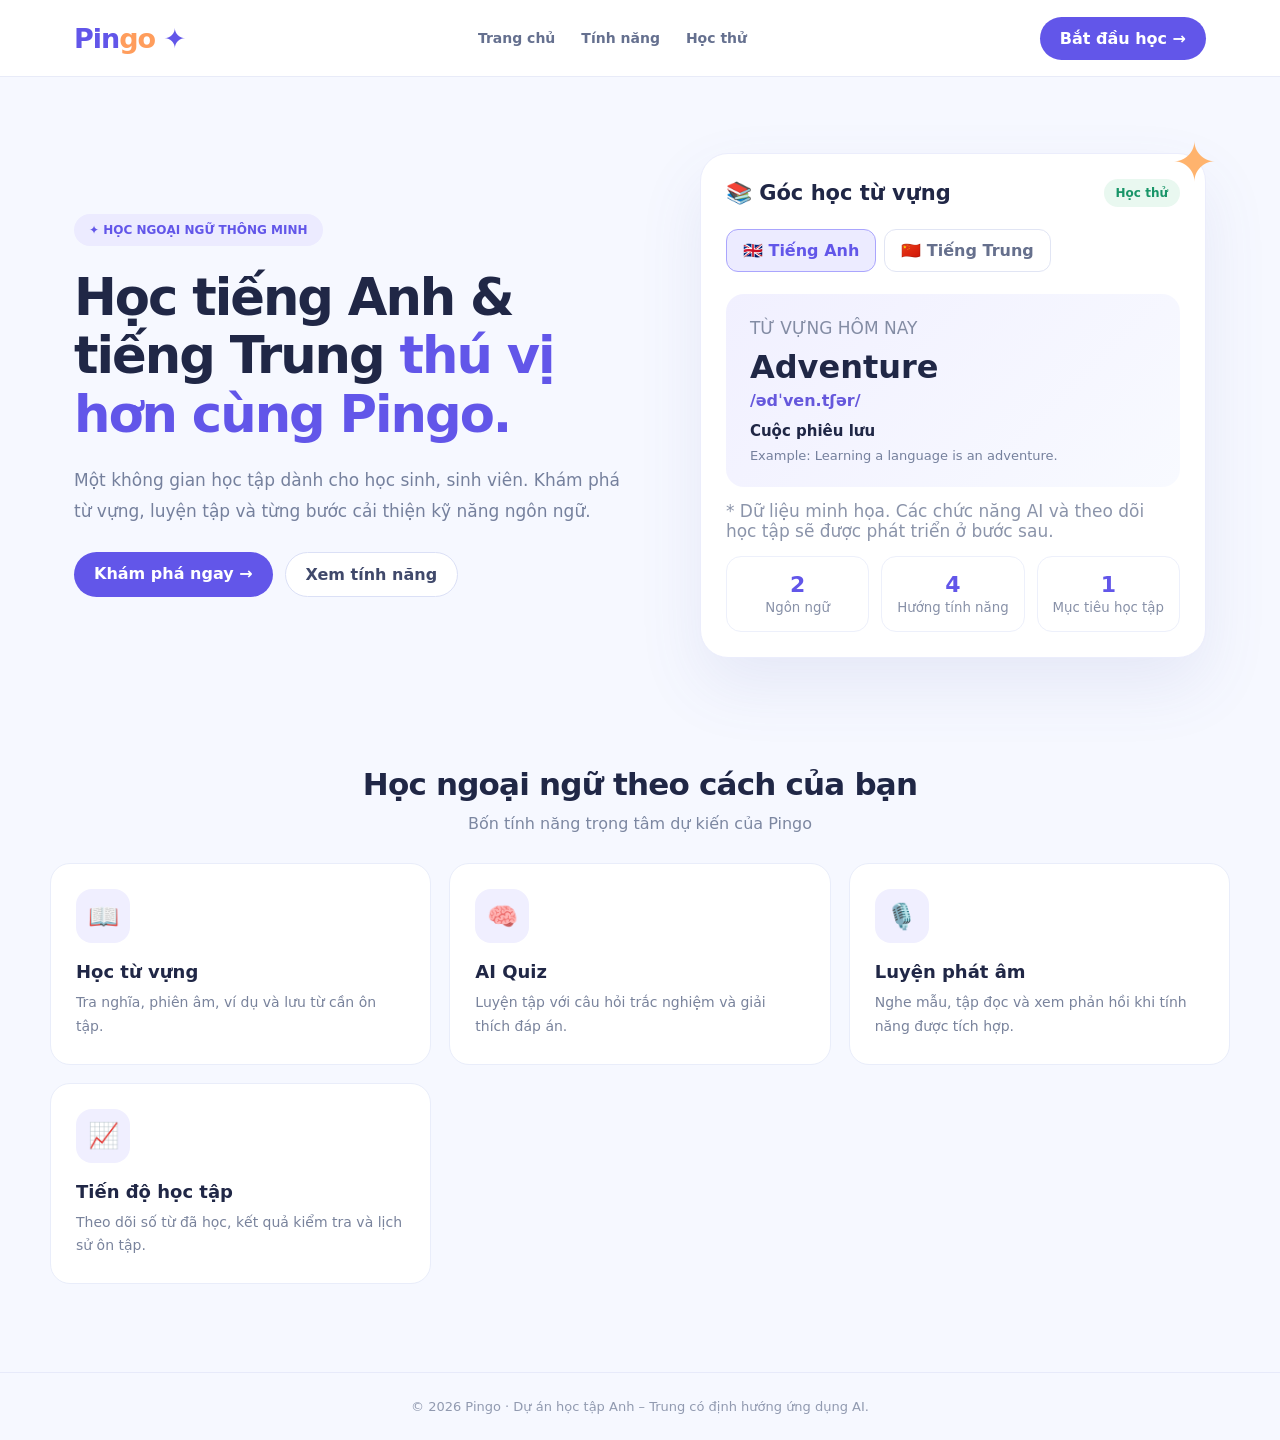
==== index.html @ 33cb099a "Rename pingo-index.html to index.html" ====
<!doctype html>
<html lang="vi">
<head>
  <meta charset="utf-8">
  <meta name="viewport" content="width=device-width, initial-scale=1">
  <meta name="theme-color" content="#f6f8ff">
  <title>Pingo | Học tiếng Anh & tiếng Trung</title>
  <style>
    :root{font-family:Inter,system-ui,-apple-system,'Segoe UI',sans-serif;color:#202746;background:#f6f8ff}
    *{box-sizing:border-box}body{margin:0}button{font:inherit;cursor:pointer}a{text-decoration:none;color:inherit}
    .shell{max-width:1180px;padding:0 24px;margin:auto}.topbar{background:#fff;border-bottom:1px solid #e8ebf8}
    nav{height:76px;display:flex;justify-content:space-between;align-items:center;gap:20px}
    .brand{font-size:27px;font-weight:850;color:#6256e9;letter-spacing:-1px}.brand span{color:#ff9d5c}
    .links{display:flex;gap:26px;font-weight:600;color:#65708f;font-size:14px}.links a:hover{color:#6256e9}
    .pill{border:0;border-radius:999px;background:#6256e9;color:#fff;padding:12px 20px;font-weight:700}
    .hero{display:grid;grid-template-columns:1.13fr 1fr;gap:54px;align-items:center;padding-top:76px;padding-bottom:73px}
    .eyebrow{display:inline-block;color:#6256e9;background:#ecebff;border-radius:50px;padding:9px 15px;font-weight:800;font-size:12px}
    h1{font-size:clamp(35px,4vw,56px);line-height:1.14;letter-spacing:-2px;margin:22px 0}h1 em{font-style:normal;color:#6256e9}
    .muted{color:#75809d;line-height:1.8}p{margin-top:0}.hero p{font-size:17px;max-width:560px}
    .actions{display:flex;flex-wrap:wrap;gap:12px;margin-top:26px}.secondary{border:1px solid #dbe0f6;background:white;border-radius:999px;padding:12px 20px;font-weight:700;color:#40496b}
    .preview{background:#fff;border:1px solid #ebedfc;border-radius:28px;padding:25px;box-shadow:0 28px 65px #5b63b51a;position:relative}
    .preview::after{content:'✦';position:absolute;right:-12px;top:-23px;color:#ffb36d;font-size:54px}.preview-head{display:flex;align-items:center;justify-content:space-between;gap:12px}
    .preview h2{margin:0;font-size:21px}.tag{background:#e9f8f0;color:#189568;border-radius:50px;padding:7px 12px;font-size:12px;font-weight:800}
    .language-choice{display:flex;gap:8px;margin:22px 0}.lang{border:1px solid #e1e5f4;border-radius:12px;padding:11px 16px;background:#fff;font-weight:750;color:#66708d}.lang[aria-pressed="true"]{background:#ecebff;color:#6256e9;border-color:#aaa5fd}
    .word{border-radius:18px;background:linear-gradient(135deg,#f1f0ff,#f8faff);padding:24px}.word-label{font-size:12px;color:#838ca4;margin:0 0 10px}.word h3{font-size:32px;margin:0 0 5px}.word .reading{color:#6658dc;font-weight:700;margin-bottom:12px}.word .meaning{font-size:15px;font-weight:750;margin-bottom:8px}.word .example{color:#75809d;font-size:13px;margin:0}
    .demo-note{font-size:12px;color:#8b94aa;margin:14px 0 0}.stats{display:grid;grid-template-columns:repeat(3,1fr);gap:12px;margin-top:15px}.stat{background:#fff;border:1px solid #edf0fb;border-radius:15px;padding:15px 10px;text-align:center}.stat b{display:block;color:#6256e9;font-size:22px}.stat small{color:#8891a8}
    section.features{padding:35px 0 88px}section h2.center{text-align:center;font-size:31px;letter-spacing:-.8px;margin:0 0 12px}.centerline{text-align:center;color:#7c87a1;margin:0 0 30px}
    .cards{display:grid;grid-template-columns:repeat(3,1fr);gap:18px}.card{padding:25px;background:#fff;border:1px solid #e9edfa;border-radius:20px}.emoji{width:54px;height:54px;display:grid;place-items:center;background:#f0efff;border-radius:16px;font-size:25px;margin-bottom:18px}.card h3{font-size:18px;margin:0 0 9px}.card p{color:#79839c;font-size:14px;line-height:1.7;margin:0}
    footer{padding:26px;text-align:center;border-top:1px solid #e7eafa;color:#919ab0;font-size:13px}
    @media(max-width:850px){.hero{grid-template-columns:1fr;gap:30px;padding-top:45px}.links{display:none}.cards{grid-template-columns:repeat(2,1fr)}}
    @media(max-width:540px){.shell{padding:0 16px}.cards{grid-template-columns:1fr}.preview{padding:18px}.hero{padding-bottom:36px}h1{letter-spacing:-1px}.stats{gap:6px}.stat{padding:12px 6px}}
  </style>
</head>
<body>
  <header class="topbar"><nav class="shell" aria-label="Điều hướng chính"><a href="#home" class="brand">Pin<span>go</span> ✦</a><div class="links"><a href="#home">Trang chủ</a><a href="#features">Tính năng</a><a href="#demo">Học thử</a></div><a class="pill" href="#demo">Bắt đầu học →</a></nav></header>
  <main>
    <div class="shell hero" id="home">
      <div><span class="eyebrow">✦ HỌC NGOẠI NGỮ THÔNG MINH</span><h1>Học tiếng Anh & tiếng Trung <em>thú vị hơn cùng Pingo.</em></h1><p class="muted">Một không gian học tập dành cho học sinh, sinh viên. Khám phá từ vựng, luyện tập và từng bước cải thiện kỹ năng ngôn ngữ.</p><div class="actions"><a class="pill" href="#demo">Khám phá ngay →</a><a class="secondary" href="#features">Xem tính năng</a></div></div>
      <div class="preview" id="demo"><div class="preview-head"><h2>📚 Góc học từ vựng</h2><span class="tag">Học thử</span></div><div class="language-choice" role="group" aria-label="Chọn ngôn ngữ"><button class="lang" id="en" aria-pressed="true">🇬🇧 Tiếng Anh</button><button class="lang" id="zh" aria-pressed="false">🇨🇳 Tiếng Trung</button></div><div class="word" aria-live="polite"><p class="word-label">TỪ VỰNG HÔM NAY</p><h3 id="term">Adventure</h3><div class="reading" id="reading">/ədˈven.tʃər/</div><div class="meaning" id="meaning">Cuộc phiêu lưu</div><p class="example" id="example">Example: Learning a language is an adventure.</p></div><p class="demo-note">* Dữ liệu minh họa. Các chức năng AI và theo dõi học tập sẽ được phát triển ở bước sau.</p><div class="stats"><div class="stat"><b>2</b><small>Ngôn ngữ</small></div><div class="stat"><b>4</b><small>Hướng tính năng</small></div><div class="stat"><b>1</b><small>Mục tiêu học tập</small></div></div></div>
    </div>
    <section class="features shell" id="features"><h2 class="center">Học ngoại ngữ theo cách của bạn</h2><p class="centerline">Bốn tính năng trọng tâm dự kiến của Pingo</p><div class="cards"><article class="card"><div class="emoji">📖</div><h3>Học từ vựng</h3><p>Tra nghĩa, phiên âm, ví dụ và lưu từ cần ôn tập.</p></article><article class="card"><div class="emoji">🧠</div><h3>AI Quiz</h3><p>Luyện tập với câu hỏi trắc nghiệm và giải thích đáp án.</p></article><article class="card"><div class="emoji">🎙️</div><h3>Luyện phát âm</h3><p>Nghe mẫu, tập đọc và xem phản hồi khi tính năng được tích hợp.</p></article><article class="card"><div class="emoji">📈</div><h3>Tiến độ học tập</h3><p>Theo dõi số từ đã học, kết quả kiểm tra và lịch sử ôn tập.</p></article></div></section>
  </main><footer>© 2026 Pingo · Dự án học tập Anh – Trung có định hướng ứng dụng AI.</footer>
  <script>
    const samples={en:{term:'Adventure',reading:'/ədˈven.tʃər/',meaning:'Cuộc phiêu lưu',example:'Example: Learning a language is an adventure.'},zh:{term:'学习',reading:'xuéxí',meaning:'Học tập',example:'Ví dụ: 我喜欢学习中文。 (Tôi thích học tiếng Trung.)'}};
    function showLanguage(language){const d=samples[language];for(const field of ['term','reading','meaning','example'])document.getElementById(field).textContent=d[field];for(const code of ['en','zh'])document.getElementById(code).setAttribute('aria-pressed',String(code===language));}
    document.getElementById('en').addEventListener('click',()=>showLanguage('en'));
    document.getElementById('zh').addEventListener('click',()=>showLanguage('zh'));
  </script>
</body>
</html>
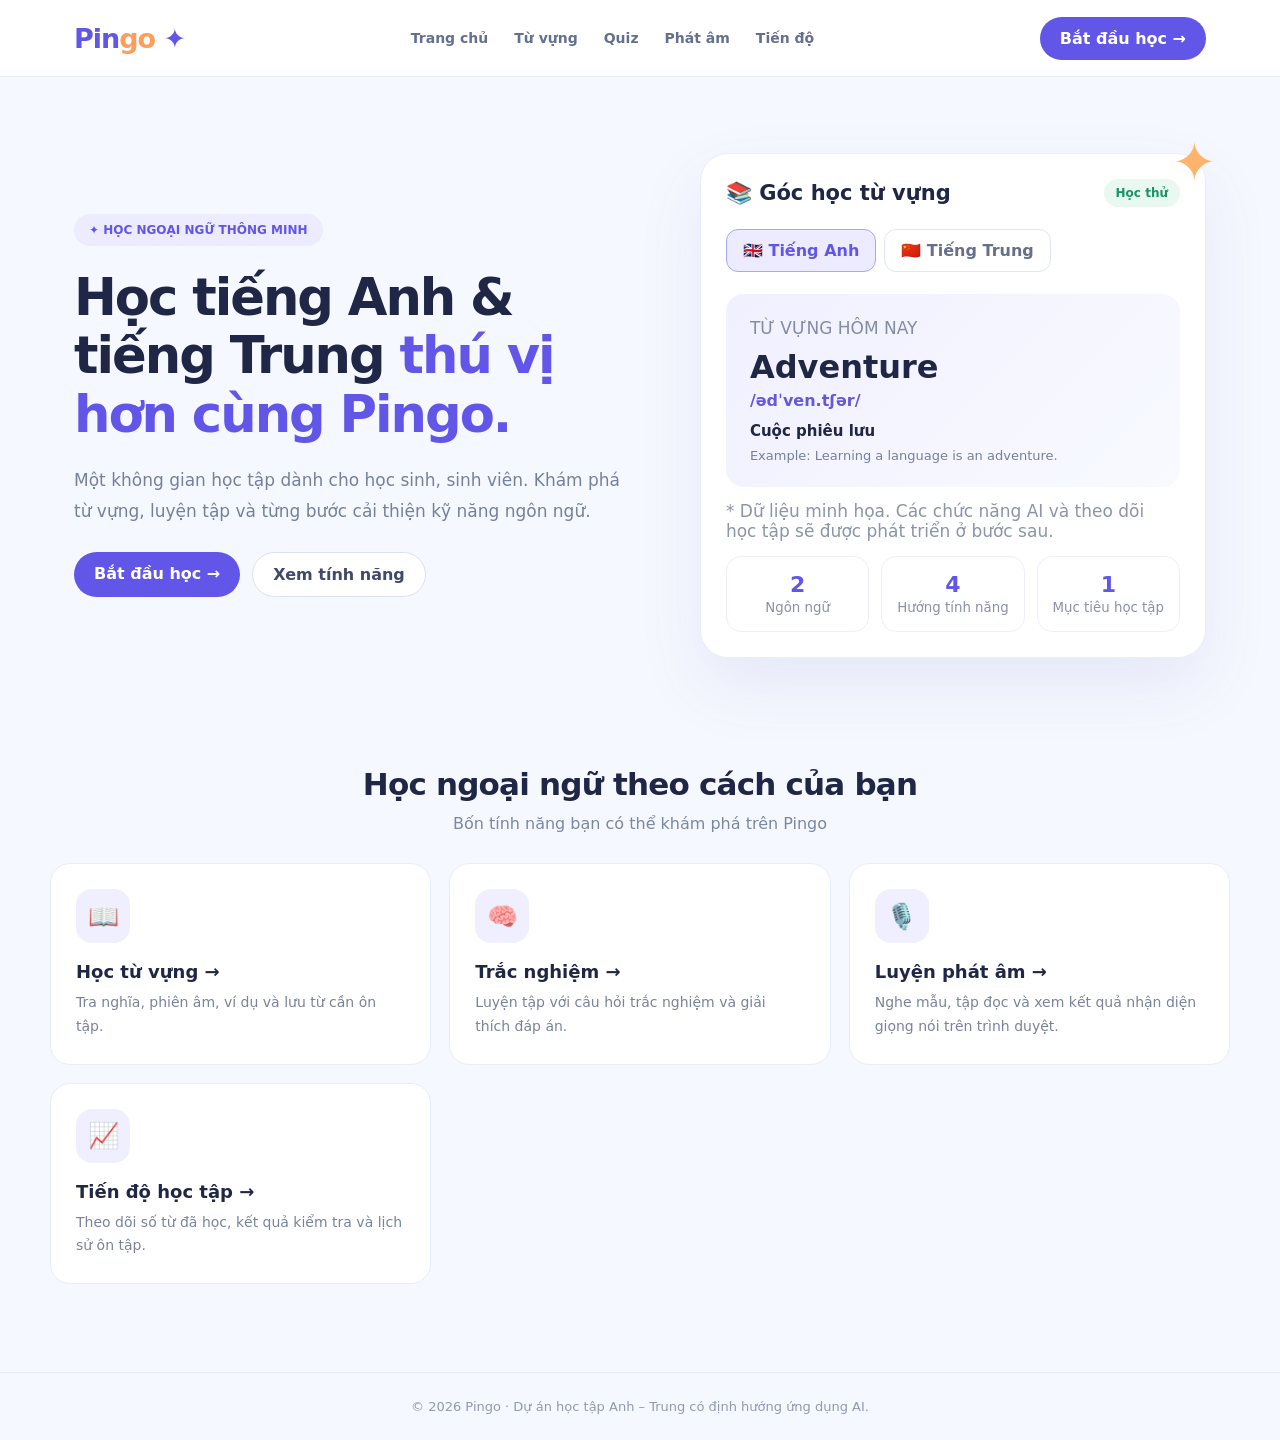
==== commit ddf766d5: "Update index.html" ====
--- a/index.html
+++ b/index.html
@@ -29,16 +29,17 @@
     footer{padding:26px;text-align:center;border-top:1px solid #e7eafa;color:#919ab0;font-size:13px}
     @media(max-width:850px){.hero{grid-template-columns:1fr;gap:30px;padding-top:45px}.links{display:none}.cards{grid-template-columns:repeat(2,1fr)}}
     @media(max-width:540px){.shell{padding:0 16px}.cards{grid-template-columns:1fr}.preview{padding:18px}.hero{padding-bottom:36px}h1{letter-spacing:-1px}.stats{gap:6px}.stat{padding:12px 6px}}
+  @media(max-width:700px){nav.shell{height:auto;min-height:76px;padding-top:16px;padding-bottom:16px;flex-wrap:wrap}.links{width:100%;justify-content:center;flex-wrap:wrap;gap:12px}.topbar .pill{display:none}}
   </style>
 </head>
 <body>
-  <header class="topbar"><nav class="shell" aria-label="Điều hướng chính"><a href="#home" class="brand">Pin<span>go</span> ✦</a><div class="links"><a href="#home">Trang chủ</a><a href="#features">Tính năng</a><a href="#demo">Học thử</a></div><a class="pill" href="#demo">Bắt đầu học →</a></nav></header>
+  <header class="topbar"><nav class="shell" aria-label="Điều hướng chính"><a href="#home" class="brand">Pin<span>go</span> ✦</a><div class="links"><a href="index.html">Trang chủ</a><a href="vocabulary.html">Từ vựng</a><a href="quiz.html">Quiz</a><a href="pronunciation.html">Phát âm</a><a href="progress.html">Tiến độ</a></div><a class="pill" href="vocabulary.html">Bắt đầu học →</a></nav></header>
   <main>
     <div class="shell hero" id="home">
-      <div><span class="eyebrow">✦ HỌC NGOẠI NGỮ THÔNG MINH</span><h1>Học tiếng Anh & tiếng Trung <em>thú vị hơn cùng Pingo.</em></h1><p class="muted">Một không gian học tập dành cho học sinh, sinh viên. Khám phá từ vựng, luyện tập và từng bước cải thiện kỹ năng ngôn ngữ.</p><div class="actions"><a class="pill" href="#demo">Khám phá ngay →</a><a class="secondary" href="#features">Xem tính năng</a></div></div>
+      <div><span class="eyebrow">✦ HỌC NGOẠI NGỮ THÔNG MINH</span><h1>Học tiếng Anh & tiếng Trung <em>thú vị hơn cùng Pingo.</em></h1><p class="muted">Một không gian học tập dành cho học sinh, sinh viên. Khám phá từ vựng, luyện tập và từng bước cải thiện kỹ năng ngôn ngữ.</p><div class="actions"><a class="pill" href="vocabulary.html">Bắt đầu học →</a><a class="secondary" href="#features">Xem tính năng</a></div></div>
       <div class="preview" id="demo"><div class="preview-head"><h2>📚 Góc học từ vựng</h2><span class="tag">Học thử</span></div><div class="language-choice" role="group" aria-label="Chọn ngôn ngữ"><button class="lang" id="en" aria-pressed="true">🇬🇧 Tiếng Anh</button><button class="lang" id="zh" aria-pressed="false">🇨🇳 Tiếng Trung</button></div><div class="word" aria-live="polite"><p class="word-label">TỪ VỰNG HÔM NAY</p><h3 id="term">Adventure</h3><div class="reading" id="reading">/ədˈven.tʃər/</div><div class="meaning" id="meaning">Cuộc phiêu lưu</div><p class="example" id="example">Example: Learning a language is an adventure.</p></div><p class="demo-note">* Dữ liệu minh họa. Các chức năng AI và theo dõi học tập sẽ được phát triển ở bước sau.</p><div class="stats"><div class="stat"><b>2</b><small>Ngôn ngữ</small></div><div class="stat"><b>4</b><small>Hướng tính năng</small></div><div class="stat"><b>1</b><small>Mục tiêu học tập</small></div></div></div>
     </div>
-    <section class="features shell" id="features"><h2 class="center">Học ngoại ngữ theo cách của bạn</h2><p class="centerline">Bốn tính năng trọng tâm dự kiến của Pingo</p><div class="cards"><article class="card"><div class="emoji">📖</div><h3>Học từ vựng</h3><p>Tra nghĩa, phiên âm, ví dụ và lưu từ cần ôn tập.</p></article><article class="card"><div class="emoji">🧠</div><h3>AI Quiz</h3><p>Luyện tập với câu hỏi trắc nghiệm và giải thích đáp án.</p></article><article class="card"><div class="emoji">🎙️</div><h3>Luyện phát âm</h3><p>Nghe mẫu, tập đọc và xem phản hồi khi tính năng được tích hợp.</p></article><article class="card"><div class="emoji">📈</div><h3>Tiến độ học tập</h3><p>Theo dõi số từ đã học, kết quả kiểm tra và lịch sử ôn tập.</p></article></div></section>
+    <section class="features shell" id="features"><h2 class="center">Học ngoại ngữ theo cách của bạn</h2><p class="centerline">Bốn tính năng bạn có thể khám phá trên Pingo</p><div class="cards"><article class="card"><div class="emoji">📖</div><h3><a href="vocabulary.html">Học từ vựng →</a></h3><p>Tra nghĩa, phiên âm, ví dụ và lưu từ cần ôn tập.</p></article><article class="card"><div class="emoji">🧠</div><h3><a href="quiz.html">Trắc nghiệm →</a></h3><p>Luyện tập với câu hỏi trắc nghiệm và giải thích đáp án.</p></article><article class="card"><div class="emoji">🎙️</div><h3><a href="pronunciation.html">Luyện phát âm →</a></h3><p>Nghe mẫu, tập đọc và xem kết quả nhận diện giọng nói trên trình duyệt.</p></article><article class="card"><div class="emoji">📈</div><h3><a href="progress.html">Tiến độ học tập →</a></h3><p>Theo dõi số từ đã học, kết quả kiểm tra và lịch sử ôn tập.</p></article></div></section>
   </main><footer>© 2026 Pingo · Dự án học tập Anh – Trung có định hướng ứng dụng AI.</footer>
   <script>
     const samples={en:{term:'Adventure',reading:'/ədˈven.tʃər/',meaning:'Cuộc phiêu lưu',example:'Example: Learning a language is an adventure.'},zh:{term:'学习',reading:'xuéxí',meaning:'Học tập',example:'Ví dụ: 我喜欢学习中文。 (Tôi thích học tiếng Trung.)'}};
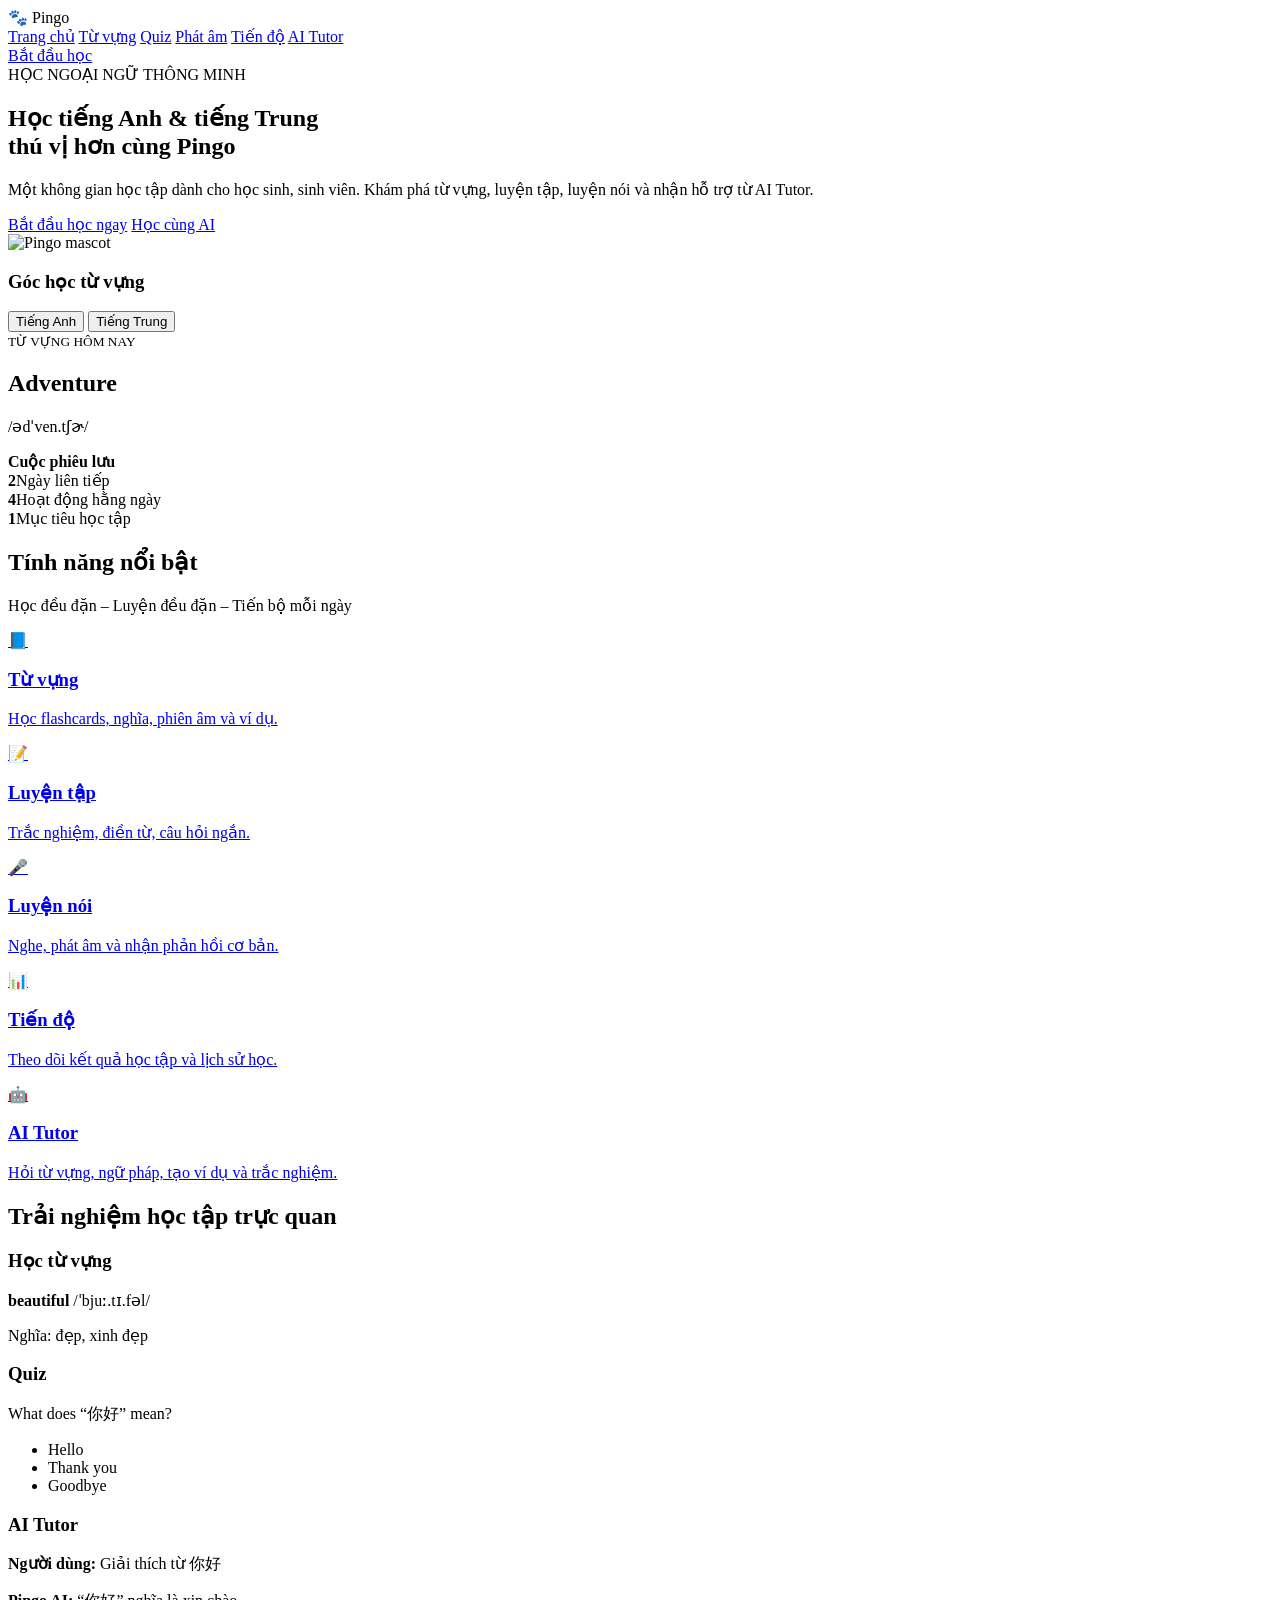
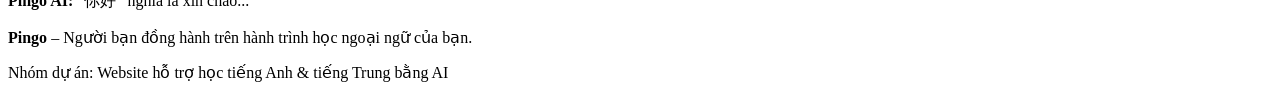
==== commit 4c2a55c3: "Update index.html" ====
--- a/index.html
+++ b/index.html
@@ -1,51 +1,143 @@
 <!doctype html>
 <html lang="vi">
 <head>
-  <meta charset="utf-8">
-  <meta name="viewport" content="width=device-width, initial-scale=1">
-  <meta name="theme-color" content="#f6f8ff">
-  <title>Pingo | Học tiếng Anh & tiếng Trung</title>
-  <style>
-    :root{font-family:Inter,system-ui,-apple-system,'Segoe UI',sans-serif;color:#202746;background:#f6f8ff}
-    *{box-sizing:border-box}body{margin:0}button{font:inherit;cursor:pointer}a{text-decoration:none;color:inherit}
-    .shell{max-width:1180px;padding:0 24px;margin:auto}.topbar{background:#fff;border-bottom:1px solid #e8ebf8}
-    nav{height:76px;display:flex;justify-content:space-between;align-items:center;gap:20px}
-    .brand{font-size:27px;font-weight:850;color:#6256e9;letter-spacing:-1px}.brand span{color:#ff9d5c}
-    .links{display:flex;gap:26px;font-weight:600;color:#65708f;font-size:14px}.links a:hover{color:#6256e9}
-    .pill{border:0;border-radius:999px;background:#6256e9;color:#fff;padding:12px 20px;font-weight:700}
-    .hero{display:grid;grid-template-columns:1.13fr 1fr;gap:54px;align-items:center;padding-top:76px;padding-bottom:73px}
-    .eyebrow{display:inline-block;color:#6256e9;background:#ecebff;border-radius:50px;padding:9px 15px;font-weight:800;font-size:12px}
-    h1{font-size:clamp(35px,4vw,56px);line-height:1.14;letter-spacing:-2px;margin:22px 0}h1 em{font-style:normal;color:#6256e9}
-    .muted{color:#75809d;line-height:1.8}p{margin-top:0}.hero p{font-size:17px;max-width:560px}
-    .actions{display:flex;flex-wrap:wrap;gap:12px;margin-top:26px}.secondary{border:1px solid #dbe0f6;background:white;border-radius:999px;padding:12px 20px;font-weight:700;color:#40496b}
-    .preview{background:#fff;border:1px solid #ebedfc;border-radius:28px;padding:25px;box-shadow:0 28px 65px #5b63b51a;position:relative}
-    .preview::after{content:'✦';position:absolute;right:-12px;top:-23px;color:#ffb36d;font-size:54px}.preview-head{display:flex;align-items:center;justify-content:space-between;gap:12px}
-    .preview h2{margin:0;font-size:21px}.tag{background:#e9f8f0;color:#189568;border-radius:50px;padding:7px 12px;font-size:12px;font-weight:800}
-    .language-choice{display:flex;gap:8px;margin:22px 0}.lang{border:1px solid #e1e5f4;border-radius:12px;padding:11px 16px;background:#fff;font-weight:750;color:#66708d}.lang[aria-pressed="true"]{background:#ecebff;color:#6256e9;border-color:#aaa5fd}
-    .word{border-radius:18px;background:linear-gradient(135deg,#f1f0ff,#f8faff);padding:24px}.word-label{font-size:12px;color:#838ca4;margin:0 0 10px}.word h3{font-size:32px;margin:0 0 5px}.word .reading{color:#6658dc;font-weight:700;margin-bottom:12px}.word .meaning{font-size:15px;font-weight:750;margin-bottom:8px}.word .example{color:#75809d;font-size:13px;margin:0}
-    .demo-note{font-size:12px;color:#8b94aa;margin:14px 0 0}.stats{display:grid;grid-template-columns:repeat(3,1fr);gap:12px;margin-top:15px}.stat{background:#fff;border:1px solid #edf0fb;border-radius:15px;padding:15px 10px;text-align:center}.stat b{display:block;color:#6256e9;font-size:22px}.stat small{color:#8891a8}
-    section.features{padding:35px 0 88px}section h2.center{text-align:center;font-size:31px;letter-spacing:-.8px;margin:0 0 12px}.centerline{text-align:center;color:#7c87a1;margin:0 0 30px}
-    .cards{display:grid;grid-template-columns:repeat(3,1fr);gap:18px}.card{padding:25px;background:#fff;border:1px solid #e9edfa;border-radius:20px}.emoji{width:54px;height:54px;display:grid;place-items:center;background:#f0efff;border-radius:16px;font-size:25px;margin-bottom:18px}.card h3{font-size:18px;margin:0 0 9px}.card p{color:#79839c;font-size:14px;line-height:1.7;margin:0}
-    footer{padding:26px;text-align:center;border-top:1px solid #e7eafa;color:#919ab0;font-size:13px}
-    @media(max-width:850px){.hero{grid-template-columns:1fr;gap:30px;padding-top:45px}.links{display:none}.cards{grid-template-columns:repeat(2,1fr)}}
-    @media(max-width:540px){.shell{padding:0 16px}.cards{grid-template-columns:1fr}.preview{padding:18px}.hero{padding-bottom:36px}h1{letter-spacing:-1px}.stats{gap:6px}.stat{padding:12px 6px}}
-  @media(max-width:700px){nav.shell{height:auto;min-height:76px;padding-top:16px;padding-bottom:16px;flex-wrap:wrap}.links{width:100%;justify-content:center;flex-wrap:wrap;gap:12px}.topbar .pill{display:none}}
-  </style>
+  <meta charset="utf-8" />
+  <meta name="viewport" content="width=device-width,initial-scale=1" />
+  <title>Pingo – Học tiếng Anh & tiếng Trung</title>
+  <link rel="stylesheet" href="styles.css" />
 </head>
 <body>
-  <header class="topbar"><nav class="shell" aria-label="Điều hướng chính"><a href="#home" class="brand">Pin<span>go</span> ✦</a><div class="links"><a href="index.html">Trang chủ</a><a href="vocabulary.html">Từ vựng</a><a href="quiz.html">Quiz</a><a href="pronunciation.html">Phát âm</a><a href="progress.html">Tiến độ</a></div><a class="pill" href="vocabulary.html">Bắt đầu học →</a></nav></header>
+  <header class="header">
+    <div class="container nav">
+      <div class="logo">🐾 <span>Pingo</span></div>
+      <nav class="menu">
+        <a href="index.html">Trang chủ</a>
+        <a href="vocabulary.html">Từ vựng</a>
+        <a href="quiz.html">Quiz</a>
+        <a href="pronunciation.html">Phát âm</a>
+        <a href="progress.html">Tiến độ</a>
+        <a href="tutor.html">AI Tutor</a>
+      </nav>
+      <a class="btn btn-primary" href="vocabulary.html">Bắt đầu học</a>
+    </div>
+  </header>
+
   <main>
-    <div class="shell hero" id="home">
-      <div><span class="eyebrow">✦ HỌC NGOẠI NGỮ THÔNG MINH</span><h1>Học tiếng Anh & tiếng Trung <em>thú vị hơn cùng Pingo.</em></h1><p class="muted">Một không gian học tập dành cho học sinh, sinh viên. Khám phá từ vựng, luyện tập và từng bước cải thiện kỹ năng ngôn ngữ.</p><div class="actions"><a class="pill" href="vocabulary.html">Bắt đầu học →</a><a class="secondary" href="#features">Xem tính năng</a></div></div>
-      <div class="preview" id="demo"><div class="preview-head"><h2>📚 Góc học từ vựng</h2><span class="tag">Học thử</span></div><div class="language-choice" role="group" aria-label="Chọn ngôn ngữ"><button class="lang" id="en" aria-pressed="true">🇬🇧 Tiếng Anh</button><button class="lang" id="zh" aria-pressed="false">🇨🇳 Tiếng Trung</button></div><div class="word" aria-live="polite"><p class="word-label">TỪ VỰNG HÔM NAY</p><h3 id="term">Adventure</h3><div class="reading" id="reading">/ədˈven.tʃər/</div><div class="meaning" id="meaning">Cuộc phiêu lưu</div><p class="example" id="example">Example: Learning a language is an adventure.</p></div><p class="demo-note">* Dữ liệu minh họa. Các chức năng AI và theo dõi học tập sẽ được phát triển ở bước sau.</p><div class="stats"><div class="stat"><b>2</b><small>Ngôn ngữ</small></div><div class="stat"><b>4</b><small>Hướng tính năng</small></div><div class="stat"><b>1</b><small>Mục tiêu học tập</small></div></div></div>
+    <section class="hero">
+      <div class="container hero-grid">
+        <div class="hero-text">
+          <span class="badge">HỌC NGOẠI NGỮ THÔNG MINH</span>
+          <h1>Học tiếng Anh & tiếng Trung <br><span>thú vị hơn cùng Pingo</span></h1>
+          <p>
+            Một không gian học tập dành cho học sinh, sinh viên.
+            Khám phá từ vựng, luyện tập, luyện nói và nhận hỗ trợ từ AI Tutor.
+          </p>
+          <div class="hero-actions">
+            <a class="btn btn-primary" href="vocabulary.html">Bắt đầu học ngay</a>
+            <a class="btn btn-secondary" href="tutor.html">Học cùng AI</a>
+          </div>
+        </div>
+
+        <div class="hero-card">
+          <div class="mascot-box">
+            <img src="https://placehold.co/340x260/png?text=Pingo+Mascot" alt="Pingo mascot" />
+          </div>
+          <div class="mini-card">
+            <h3>Góc học từ vựng</h3>
+            <div class="lang-switch">
+              <button>Tiếng Anh</button>
+              <button>Tiếng Trung</button>
+            </div>
+            <div class="word-card">
+              <small>TỪ VỰNG HÔM NAY</small>
+              <h2>Adventure</h2>
+              <p>/ədˈven.tʃɚ/</p>
+              <strong>Cuộc phiêu lưu</strong>
+            </div>
+            <div class="mini-stats">
+              <div><b>2</b><span>Ngày liên tiếp</span></div>
+              <div><b>4</b><span>Hoạt động hằng ngày</span></div>
+              <div><b>1</b><span>Mục tiêu học tập</span></div>
+            </div>
+          </div>
+        </div>
+      </div>
+    </section>
+
+    <section class="features section">
+      <div class="container">
+        <h2 class="section-title">Tính năng nổi bật</h2>
+        <p class="section-subtitle">Học đều đặn – Luyện đều đặn – Tiến bộ mỗi ngày</p>
+
+        <div class="feature-grid">
+          <a class="feature-card" href="vocabulary.html">
+            <div class="icon">📘</div>
+            <h3>Từ vựng</h3>
+            <p>Học flashcards, nghĩa, phiên âm và ví dụ.</p>
+          </a>
+
+          <a class="feature-card" href="quiz.html">
+            <div class="icon">📝</div>
+            <h3>Luyện tập</h3>
+            <p>Trắc nghiệm, điền từ, câu hỏi ngắn.</p>
+          </a>
+
+          <a class="feature-card" href="pronunciation.html">
+            <div class="icon">🎤</div>
+            <h3>Luyện nói</h3>
+            <p>Nghe, phát âm và nhận phản hồi cơ bản.</p>
+          </a>
+
+          <a class="feature-card" href="progress.html">
+            <div class="icon">📊</div>
+            <h3>Tiến độ</h3>
+            <p>Theo dõi kết quả học tập và lịch sử học.</p>
+          </a>
+
+          <a class="feature-card" href="tutor.html">
+            <div class="icon">🤖</div>
+            <h3>AI Tutor</h3>
+            <p>Hỏi từ vựng, ngữ pháp, tạo ví dụ và trắc nghiệm.</p>
+          </a>
+        </div>
+      </div>
+    </section>
+
+    <section class="preview section">
+      <div class="container">
+        <h2 class="section-title">Trải nghiệm học tập trực quan</h2>
+        <div class="preview-grid">
+          <div class="preview-card">
+            <h3>Học từ vựng</h3>
+            <p><b>beautiful</b> /ˈbjuː.tɪ.fəl/</p>
+            <p>Nghĩa: đẹp, xinh đẹp</p>
+          </div>
+
+          <div class="preview-card">
+            <h3>Quiz</h3>
+            <p>What does “你好” mean?</p>
+            <ul>
+              <li>Hello</li>
+              <li>Thank you</li>
+              <li>Goodbye</li>
+            </ul>
+          </div>
+
+          <div class="preview-card">
+            <h3>AI Tutor</h3>
+            <p><b>Người dùng:</b> Giải thích từ 你好</p>
+            <p><b>Pingo AI:</b> “你好” nghĩa là xin chào...</p>
+          </div>
+        </div>
+      </div>
+    </section>
+  </main>
+
+  <footer class="footer">
+    <div class="container">
+      <p><b>Pingo</b> – Người bạn đồng hành trên hành trình học ngoại ngữ của bạn.</p>
+      <p>Nhóm dự án: Website hỗ trợ học tiếng Anh & tiếng Trung bằng AI</p>
     </div>
-    <section class="features shell" id="features"><h2 class="center">Học ngoại ngữ theo cách của bạn</h2><p class="centerline">Bốn tính năng bạn có thể khám phá trên Pingo</p><div class="cards"><article class="card"><div class="emoji">📖</div><h3><a href="vocabulary.html">Học từ vựng →</a></h3><p>Tra nghĩa, phiên âm, ví dụ và lưu từ cần ôn tập.</p></article><article class="card"><div class="emoji">🧠</div><h3><a href="quiz.html">Trắc nghiệm →</a></h3><p>Luyện tập với câu hỏi trắc nghiệm và giải thích đáp án.</p></article><article class="card"><div class="emoji">🎙️</div><h3><a href="pronunciation.html">Luyện phát âm →</a></h3><p>Nghe mẫu, tập đọc và xem kết quả nhận diện giọng nói trên trình duyệt.</p></article><article class="card"><div class="emoji">📈</div><h3><a href="progress.html">Tiến độ học tập →</a></h3><p>Theo dõi số từ đã học, kết quả kiểm tra và lịch sử ôn tập.</p></article></div></section>
-  </main><footer>© 2026 Pingo · Dự án học tập Anh – Trung có định hướng ứng dụng AI.</footer>
-  <script>
-    const samples={en:{term:'Adventure',reading:'/ədˈven.tʃər/',meaning:'Cuộc phiêu lưu',example:'Example: Learning a language is an adventure.'},zh:{term:'学习',reading:'xuéxí',meaning:'Học tập',example:'Ví dụ: 我喜欢学习中文。 (Tôi thích học tiếng Trung.)'}};
-    function showLanguage(language){const d=samples[language];for(const field of ['term','reading','meaning','example'])document.getElementById(field).textContent=d[field];for(const code of ['en','zh'])document.getElementById(code).setAttribute('aria-pressed',String(code===language));}
-    document.getElementById('en').addEventListener('click',()=>showLanguage('en'));
-    document.getElementById('zh').addEventListener('click',()=>showLanguage('zh'));
-  </script>
+  </footer>
 </body>
 </html>
